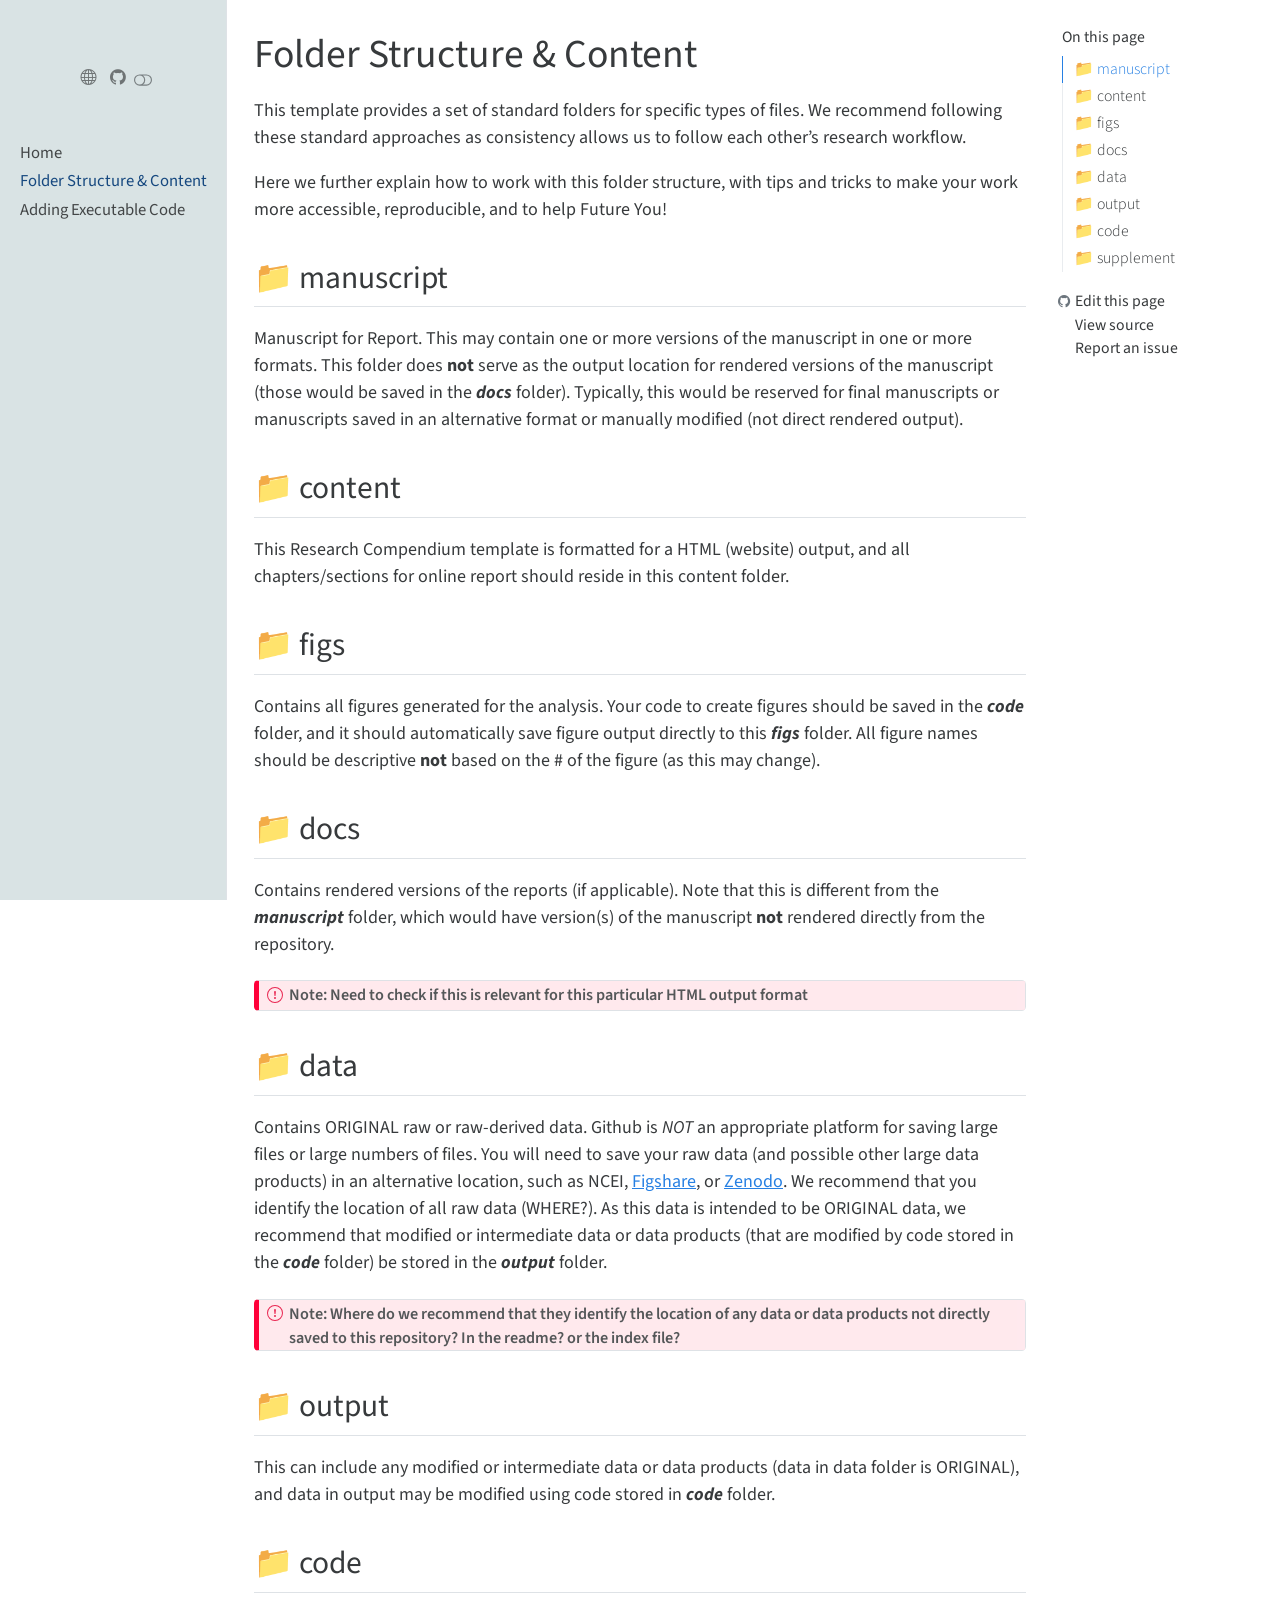
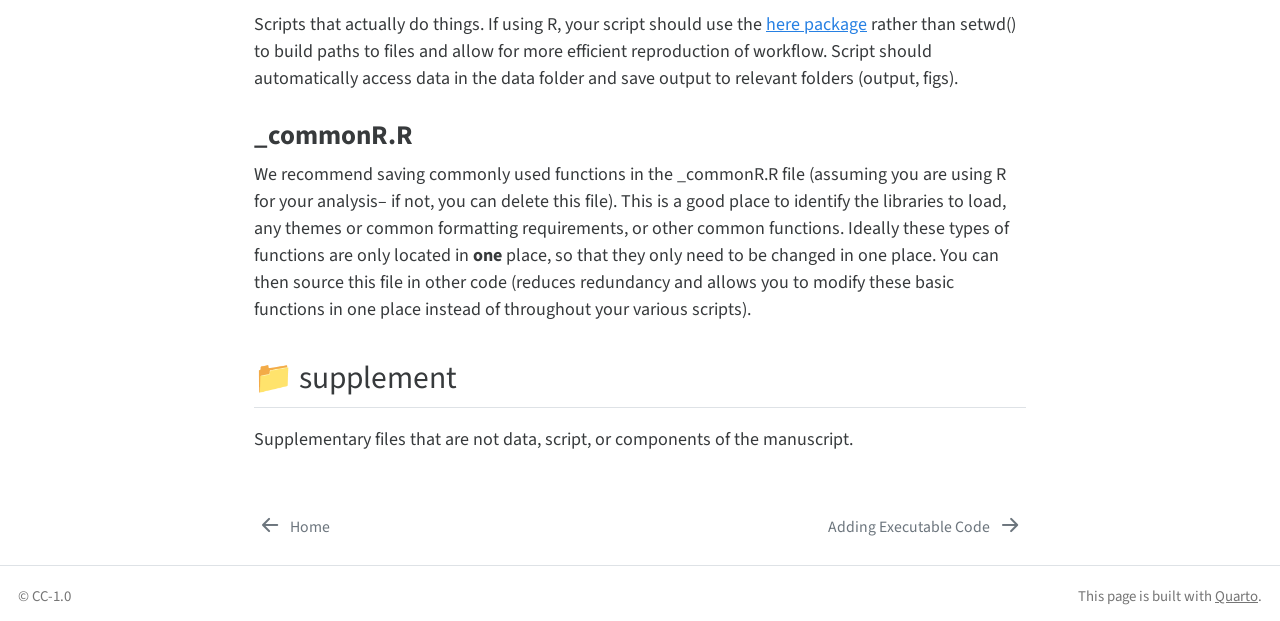
==== docs/index.html @ cce41aa6 "Initial commit" ====
<html xmlns="http://www.w3.org/1999/xhtml">    
  <head>      
    <title>Redirect to content/folderStructure.html</title>      
    <meta http-equiv="refresh" content="0;URL='content/folderStructure.html'" />    
  </head>    
  <body> 
  </body>  
</html>
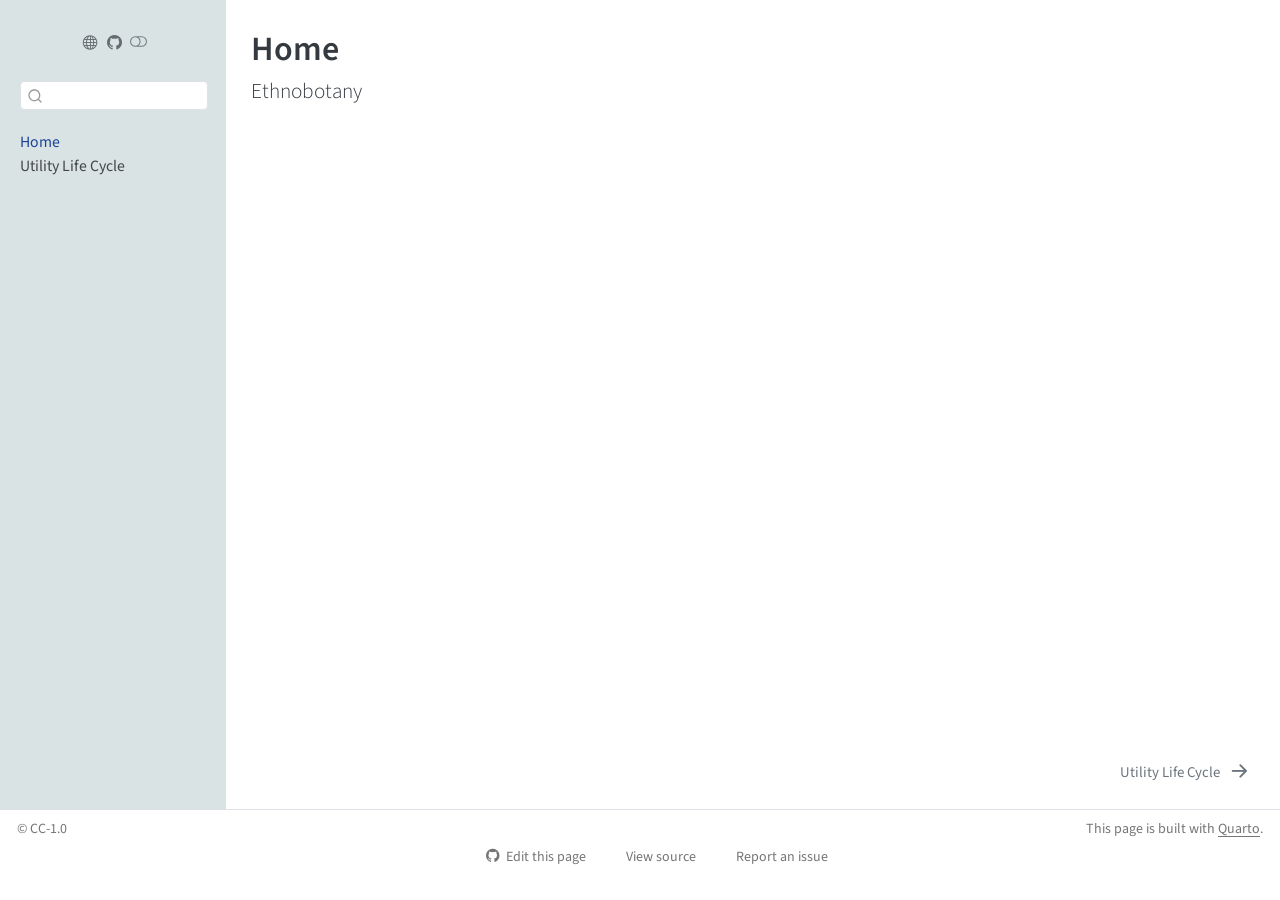
==== commit 63930267: "update ethnobotany dashboard utility project" ====
--- a/docs/index.html
+++ b/docs/index.html
@@ -1,8 +1,772 @@
-<html xmlns="http://www.w3.org/1999/xhtml">    
-  <head>      
-    <title>Redirect to content/folderStructure.html</title>      
-    <meta http-equiv="refresh" content="0;URL='content/folderStructure.html'" />    
-  </head>    
-  <body> 
-  </body>  
-</html>     
+<!DOCTYPE html>
+<html xmlns="http://www.w3.org/1999/xhtml" lang="en" xml:lang="en"><head>
+
+<meta charset="utf-8">
+<meta name="generator" content="quarto-1.9.36">
+
+<meta name="viewport" content="width=device-width, initial-scale=1.0, user-scalable=yes">
+
+
+<title>Home – Kumeyaay Ethnobotany</title>
+<style>
+/* Default styles provided by pandoc.
+** See https://pandoc.org/MANUAL.html#variables-for-html for config info.
+*/
+code{white-space: pre-wrap;}
+span.smallcaps{font-variant: small-caps;}
+div.columns{display: flex; gap: min(4vw, 1.5em);}
+div.column{flex: auto; overflow-x: auto;}
+div.hanging-indent{margin-left: 1.5em; text-indent: -1.5em;}
+ul.task-list{list-style: none;}
+ul.task-list li input[type="checkbox"] {
+  width: 0.8em;
+  margin: 0 0.8em 0.2em -1em; /* quarto-specific, see https://github.com/quarto-dev/quarto-cli/issues/4556 */ 
+  vertical-align: middle;
+}
+</style>
+
+
+<script src="site_libs/quarto-nav/quarto-nav.js"></script>
+<script src="site_libs/clipboard/clipboard.min.js"></script>
+<script src="site_libs/quarto-search/autocomplete.umd.js"></script>
+<script src="site_libs/quarto-search/fuse.min.js"></script>
+<script src="site_libs/quarto-search/quarto-search.js"></script>
+<meta name="quarto:offset" content="./">
+<link href="./content/utility_dashboard.html" rel="next">
+<link href="./images/favicon.ico" rel="icon">
+<script src="site_libs/quarto-html/quarto.js" type="module"></script>
+<script src="site_libs/quarto-html/tabsets/tabsets.js" type="module"></script>
+<script src="site_libs/quarto-html/popper.min.js"></script>
+<script src="site_libs/quarto-html/tippy.umd.min.js"></script>
+<script src="site_libs/quarto-html/anchor.min.js"></script>
+<link href="site_libs/quarto-html/tippy.css" rel="stylesheet">
+<link href="site_libs/quarto-html/quarto-syntax-highlighting-845c23b38eaddc0f92fda52bfe77a8c8.css" rel="stylesheet" class="quarto-color-scheme" id="quarto-text-highlighting-styles">
+<link href="site_libs/quarto-html/quarto-syntax-highlighting-dark-f418161beb48e0141c760e455f12af2c.css" rel="stylesheet" class="quarto-color-scheme quarto-color-alternate" id="quarto-text-highlighting-styles">
+<link href="site_libs/quarto-html/quarto-syntax-highlighting-845c23b38eaddc0f92fda52bfe77a8c8.css" rel="stylesheet" class="quarto-color-scheme-extra" id="quarto-text-highlighting-styles">
+<script src="site_libs/bootstrap/bootstrap.min.js"></script>
+<link href="site_libs/bootstrap/bootstrap-icons.css" rel="stylesheet">
+<link href="site_libs/bootstrap/bootstrap-d9a3b1d5427c00bf2a6c708c2a700a09.min.css" rel="stylesheet" append-hash="true" class="quarto-color-scheme" id="quarto-bootstrap" data-mode="light">
+<link href="site_libs/bootstrap/bootstrap-dark-5c441ac52919a6e8136589e9d5787bd9.min.css" rel="stylesheet" append-hash="true" class="quarto-color-scheme quarto-color-alternate" id="quarto-bootstrap" data-mode="dark">
+<link href="site_libs/bootstrap/bootstrap-d9a3b1d5427c00bf2a6c708c2a700a09.min.css" rel="stylesheet" append-hash="true" class="quarto-color-scheme-extra" id="quarto-bootstrap" data-mode="light">
+<script id="quarto-search-options" type="application/json">{
+  "location": "sidebar",
+  "copy-button": false,
+  "collapse-after": 3,
+  "panel-placement": "start",
+  "type": "textbox",
+  "limit": 50,
+  "keyboard-shortcut": [
+    "f",
+    "/",
+    "s"
+  ],
+  "show-item-context": false,
+  "language": {
+    "search-no-results-text": "No results",
+    "search-matching-documents-text": "matching documents",
+    "search-copy-link-title": "Copy link to search",
+    "search-hide-matches-text": "Hide additional matches",
+    "search-more-match-text": "more match in this document",
+    "search-more-matches-text": "more matches in this document",
+    "search-clear-button-title": "Clear",
+    "search-text-placeholder": "",
+    "search-detached-cancel-button-title": "Cancel",
+    "search-submit-button-title": "Submit",
+    "search-label": "Search"
+  }
+}</script>
+
+
+</head>
+
+<body class="nav-sidebar docked quarto-light"><script id="quarto-html-before-body" type="application/javascript">
+    const toggleBodyColorMode = (bsSheetEl) => {
+      const mode = bsSheetEl.getAttribute("data-mode");
+      const bodyEl = window.document.querySelector("body");
+      if (mode === "dark") {
+        bodyEl.classList.add("quarto-dark");
+        bodyEl.classList.remove("quarto-light");
+      } else {
+        bodyEl.classList.add("quarto-light");
+        bodyEl.classList.remove("quarto-dark");
+      }
+    }
+    const toggleBodyColorPrimary = () => {
+      const bsSheetEl = window.document.querySelector("link#quarto-bootstrap:not([rel=disabled-stylesheet])");
+      if (bsSheetEl) {
+        toggleBodyColorMode(bsSheetEl);
+      }
+    }
+    const setColorSchemeToggle = (alternate) => {
+      const toggles = window.document.querySelectorAll('.quarto-color-scheme-toggle');
+      for (let i=0; i < toggles.length; i++) {
+        const toggle = toggles[i];
+        if (toggle) {
+          if (alternate) {
+            toggle.classList.add("alternate");
+          } else {
+            toggle.classList.remove("alternate");
+          }
+        }
+      }
+    };
+    const toggleColorMode = (alternate) => {
+      // Switch the stylesheets
+      const primaryStylesheets = window.document.querySelectorAll('link.quarto-color-scheme:not(.quarto-color-alternate)');
+      const alternateStylesheets = window.document.querySelectorAll('link.quarto-color-scheme.quarto-color-alternate');
+      manageTransitions('#quarto-margin-sidebar .nav-link', false);
+      if (alternate) {
+        // note: dark is layered on light, we don't disable primary!
+        enableStylesheet(alternateStylesheets);
+        for (const sheetNode of alternateStylesheets) {
+          if (sheetNode.id === "quarto-bootstrap") {
+            toggleBodyColorMode(sheetNode);
+          }
+        }
+      } else {
+        disableStylesheet(alternateStylesheets);
+        enableStylesheet(primaryStylesheets)
+        toggleBodyColorPrimary();
+      }
+      manageTransitions('#quarto-margin-sidebar .nav-link', true);
+      // Switch the toggles
+      setColorSchemeToggle(alternate)
+      // Hack to workaround the fact that safari doesn't
+      // properly recolor the scrollbar when toggling (#1455)
+      if (navigator.userAgent.indexOf('Safari') > 0 && navigator.userAgent.indexOf('Chrome') == -1) {
+        manageTransitions("body", false);
+        window.scrollTo(0, 1);
+        setTimeout(() => {
+          window.scrollTo(0, 0);
+          manageTransitions("body", true);
+        }, 40);
+      }
+    }
+    const disableStylesheet = (stylesheets) => {
+      for (let i=0; i < stylesheets.length; i++) {
+        const stylesheet = stylesheets[i];
+        stylesheet.rel = 'disabled-stylesheet';
+      }
+    }
+    const enableStylesheet = (stylesheets) => {
+      for (let i=0; i < stylesheets.length; i++) {
+        const stylesheet = stylesheets[i];
+        if(stylesheet.rel !== 'stylesheet') { // for Chrome, which will still FOUC without this check
+          stylesheet.rel = 'stylesheet';
+        }
+      }
+    }
+    const manageTransitions = (selector, allowTransitions) => {
+      const els = window.document.querySelectorAll(selector);
+      for (let i=0; i < els.length; i++) {
+        const el = els[i];
+        if (allowTransitions) {
+          el.classList.remove('notransition');
+        } else {
+          el.classList.add('notransition');
+        }
+      }
+    }
+    const isFileUrl = () => {
+      return window.location.protocol === 'file:';
+    }
+    const hasAlternateSentinel = () => {
+      let styleSentinel = getColorSchemeSentinel();
+      if (styleSentinel !== null) {
+        return styleSentinel === "alternate";
+      } else {
+        return false;
+      }
+    }
+    const setStyleSentinel = (alternate) => {
+      const value = alternate ? "alternate" : "default";
+      if (!isFileUrl()) {
+        window.localStorage.setItem("quarto-color-scheme", value);
+      } else {
+        localAlternateSentinel = value;
+      }
+    }
+    const getColorSchemeSentinel = () => {
+      if (!isFileUrl()) {
+        const storageValue = window.localStorage.getItem("quarto-color-scheme");
+        return storageValue != null ? storageValue : localAlternateSentinel;
+      } else {
+        return localAlternateSentinel;
+      }
+    }
+    const toggleGiscusIfUsed = (isAlternate, darkModeDefault) => {
+      const baseTheme = document.querySelector('#giscus-base-theme')?.value ?? 'light';
+      const alternateTheme = document.querySelector('#giscus-alt-theme')?.value ?? 'dark';
+      let newTheme = '';
+      if(authorPrefersDark) {
+        newTheme = isAlternate ? baseTheme : alternateTheme;
+      } else {
+        newTheme = isAlternate ? alternateTheme : baseTheme;
+      }
+      const changeGiscusTheme = () => {
+        // From: https://github.com/giscus/giscus/issues/336
+        const sendMessage = (message) => {
+          const iframe = document.querySelector('iframe.giscus-frame');
+          if (!iframe) return;
+          iframe.contentWindow.postMessage({ giscus: message }, 'https://giscus.app');
+        }
+        sendMessage({
+          setConfig: {
+            theme: newTheme
+          }
+        });
+      }
+      const isGiscussLoaded = window.document.querySelector('iframe.giscus-frame') !== null;
+      if (isGiscussLoaded) {
+        changeGiscusTheme();
+      }
+    };
+    const authorPrefersDark = false;
+    const darkModeDefault = authorPrefersDark;
+      document.querySelector('link#quarto-text-highlighting-styles.quarto-color-scheme-extra').rel = 'disabled-stylesheet';
+      document.querySelector('link#quarto-bootstrap.quarto-color-scheme-extra').rel = 'disabled-stylesheet';
+    let localAlternateSentinel = darkModeDefault ? 'alternate' : 'default';
+    // Dark / light mode switch
+    window.quartoToggleColorScheme = () => {
+      // Read the current dark / light value
+      let toAlternate = !hasAlternateSentinel();
+      toggleColorMode(toAlternate);
+      setStyleSentinel(toAlternate);
+      toggleGiscusIfUsed(toAlternate, darkModeDefault);
+      window.dispatchEvent(new Event('resize'));
+    };
+    // Switch to dark mode if need be
+    if (hasAlternateSentinel()) {
+      toggleColorMode(true);
+    } else {
+      toggleColorMode(false);
+    }
+  </script>
+
+<div id="quarto-search-results"></div>
+  <header id="quarto-header" class="headroom fixed-top">
+  <nav class="quarto-secondary-nav">
+    <div class="container-fluid d-flex">
+      <button type="button" class="quarto-btn-toggle btn" data-bs-toggle="collapse" role="button" data-bs-target=".quarto-sidebar-collapse-item" aria-controls="quarto-sidebar" aria-expanded="false" aria-label="Toggle sidebar navigation" onclick="if (window.quartoToggleHeadroom) { window.quartoToggleHeadroom(); }">
+        <i class="bi bi-layout-text-sidebar-reverse"></i>
+      </button>
+        <nav class="quarto-page-breadcrumbs" aria-label="breadcrumb"><ol class="breadcrumb"><li class="breadcrumb-item"><a href="./index.html">Home</a></li></ol></nav>
+        <a class="flex-grow-1" role="navigation" data-bs-toggle="collapse" data-bs-target=".quarto-sidebar-collapse-item" aria-controls="quarto-sidebar" aria-expanded="false" aria-label="Toggle sidebar navigation" onclick="if (window.quartoToggleHeadroom) { window.quartoToggleHeadroom(); }">      
+        </a>
+      <button type="button" class="btn quarto-search-button" aria-label="Search" onclick="window.quartoOpenSearch();">
+        <i class="bi bi-search"></i>
+      </button>
+    </div>
+  </nav>
+</header>
+<!-- content -->
+<div id="quarto-content" class="quarto-container page-columns page-rows-contents page-layout-full">
+<!-- sidebar -->
+  <nav id="quarto-sidebar" class="sidebar collapse collapse-horizontal quarto-sidebar-collapse-item sidebar-navigation docked overflow-auto">
+    <div class="pt-lg-2 mt-2 text-center sidebar-header">
+      <a href="./index.html" class="sidebar-logo-link">
+      <img src="https://www.cuyamaca.edu/_resources/assets/images/faculty-staff-resources/CC-LogoPrimary-1colorRGB.jpg" alt="" class="sidebar-logo light-content py-0 d-lg-inline d-none">
+      <img src="https://www.cuyamaca.edu/_resources/assets/images/faculty-staff-resources/CC-LogoPrimary-1colorRGB.jpg" alt="" class="sidebar-logo dark-content py-0 d-lg-inline d-none">
+      </a>
+      <div class="sidebar-tools-main tools-wide">
+    <a href="https://shannonrankin.github.io/ethnobotany" title="Ethnobotany Projects" class="quarto-navigation-tool px-1" aria-label="Ethnobotany Projects"><i class="bi bi-globe"></i></a>
+    <a href="https://github.com/shannonrankin/ethnobotany" title="Ethnobotany Projects" class="quarto-navigation-tool px-1" aria-label="Ethnobotany Projects"><i class="bi bi-github"></i></a>
+  <a href="" class="quarto-color-scheme-toggle quarto-navigation-tool  px-1" onclick="window.quartoToggleColorScheme(); return false;" title="Toggle dark mode"><i class="bi"></i></a>
+</div>
+      </div>
+        <div class="mt-2 flex-shrink-0 align-items-center">
+        <div class="sidebar-search">
+        <div id="quarto-search" class="" title="Search"></div>
+        </div>
+        </div>
+    <div class="sidebar-menu-container"> 
+    <ul class="list-unstyled mt-1">
+        <li class="sidebar-item">
+  <div class="sidebar-item-container"> 
+  <a href="./index.html" class="sidebar-item-text sidebar-link active">
+ <span class="menu-text">Home</span></a>
+  </div>
+</li>
+        <li class="sidebar-item">
+  <div class="sidebar-item-container"> 
+  <a href="./content/utility_dashboard.html" class="sidebar-item-text sidebar-link">
+ <span class="menu-text">Utility Life Cycle</span></a>
+  </div>
+</li>
+    </ul>
+    </div>
+</nav>
+<div id="quarto-sidebar-glass" class="quarto-sidebar-collapse-item" data-bs-toggle="collapse" data-bs-target=".quarto-sidebar-collapse-item"></div>
+<!-- margin-sidebar -->
+    <div id="quarto-margin-sidebar" class="sidebar margin-sidebar zindex-bottom">
+        
+    </div>
+<!-- main -->
+<main class="content column-page-right" id="quarto-document-content">
+
+
+<header id="title-block-header" class="quarto-title-block default">
+<div class="quarto-title">
+<h1 class="title">Home</h1>
+<p class="subtitle lead">Ethnobotany</p>
+</div>
+
+
+
+<div class="quarto-title-meta column-page-right">
+
+    
+  
+    
+  </div>
+  
+
+
+</header>
+
+
+
+
+
+</main> <!-- /main -->
+<script id="quarto-html-after-body" type="application/javascript">
+  window.document.addEventListener("DOMContentLoaded", function (event) {
+    // Ensure there is a toggle, if there isn't float one in the top right
+    if (window.document.querySelector('.quarto-color-scheme-toggle') === null) {
+      const a = window.document.createElement('a');
+      a.classList.add('top-right');
+      a.classList.add('quarto-color-scheme-toggle');
+      a.href = "";
+      a.onclick = function() { try { window.quartoToggleColorScheme(); } catch {} return false; };
+      const i = window.document.createElement("i");
+      i.classList.add('bi');
+      a.appendChild(i);
+      window.document.body.appendChild(a);
+    }
+    setColorSchemeToggle(hasAlternateSentinel())
+    const icon = "";
+    const anchorJS = new window.AnchorJS();
+    anchorJS.options = {
+      placement: 'right',
+      icon: icon
+    };
+    anchorJS.add('.anchored');
+    const isCodeAnnotation = (el) => {
+      for (const clz of el.classList) {
+        if (clz.startsWith('code-annotation-')) {                     
+          return true;
+        }
+      }
+      return false;
+    }
+    const onCopySuccess = function(e) {
+      // button target
+      const button = e.trigger;
+      // don't keep focus
+      button.blur();
+      // flash "checked"
+      button.classList.add('code-copy-button-checked');
+      var currentTitle = button.getAttribute("title");
+      button.setAttribute("title", "Copied!");
+      let tooltip;
+      if (window.bootstrap) {
+        button.setAttribute("data-bs-toggle", "tooltip");
+        button.setAttribute("data-bs-placement", "left");
+        button.setAttribute("data-bs-title", "Copied!");
+        tooltip = new bootstrap.Tooltip(button, 
+          { trigger: "manual", 
+            customClass: "code-copy-button-tooltip",
+            offset: [0, -8]});
+        tooltip.show();    
+      }
+      setTimeout(function() {
+        if (tooltip) {
+          tooltip.hide();
+          button.removeAttribute("data-bs-title");
+          button.removeAttribute("data-bs-toggle");
+          button.removeAttribute("data-bs-placement");
+        }
+        button.setAttribute("title", currentTitle);
+        button.classList.remove('code-copy-button-checked');
+      }, 1000);
+      // clear code selection
+      e.clearSelection();
+    }
+    const getTextToCopy = function(trigger) {
+      const outerScaffold = trigger.parentElement.cloneNode(true);
+      const codeEl = outerScaffold.querySelector('code');
+      for (const childEl of codeEl.children) {
+        if (isCodeAnnotation(childEl)) {
+          childEl.remove();
+        }
+      }
+      return codeEl.innerText;
+    }
+    const clipboard = new window.ClipboardJS('.code-copy-button:not([data-in-quarto-modal])', {
+      text: getTextToCopy
+    });
+    clipboard.on('success', onCopySuccess);
+    if (window.document.getElementById('quarto-embedded-source-code-modal')) {
+      const clipboardModal = new window.ClipboardJS('.code-copy-button[data-in-quarto-modal]', {
+        text: getTextToCopy,
+        container: window.document.getElementById('quarto-embedded-source-code-modal')
+      });
+      clipboardModal.on('success', onCopySuccess);
+    }
+      var localhostRegex = new RegExp(/^(?:http|https):\/\/localhost\:?[0-9]*\//);
+      var mailtoRegex = new RegExp(/^mailto:/);
+        var filterRegex = new RegExp("https:\/\/shannonrankin\.github\.io\/ethnobotany");
+      var isInternal = (href) => {
+          return filterRegex.test(href) || localhostRegex.test(href) || mailtoRegex.test(href);
+      }
+      // Inspect non-navigation links and adorn them if external
+     var links = window.document.querySelectorAll('a[href]:not(.nav-link):not(.navbar-brand):not(.toc-action):not(.sidebar-link):not(.sidebar-item-toggle):not(.pagination-link):not(.no-external):not([aria-hidden]):not(.dropdown-item):not(.quarto-navigation-tool):not(.about-link)');
+      for (var i=0; i<links.length; i++) {
+        const link = links[i];
+        if (!isInternal(link.href)) {
+          // undo the damage that might have been done by quarto-nav.js in the case of
+          // links that we want to consider external
+          if (link.dataset.originalHref !== undefined) {
+            link.href = link.dataset.originalHref;
+          }
+        }
+      }
+    function tippyHover(el, contentFn, onTriggerFn, onUntriggerFn) {
+      const config = {
+        allowHTML: true,
+        maxWidth: 500,
+        delay: 100,
+        arrow: false,
+        appendTo: function(el) {
+            return el.parentElement;
+        },
+        interactive: true,
+        interactiveBorder: 10,
+        theme: 'quarto',
+        placement: 'bottom-start',
+      };
+      if (contentFn) {
+        config.content = contentFn;
+      }
+      if (onTriggerFn) {
+        config.onTrigger = onTriggerFn;
+      }
+      if (onUntriggerFn) {
+        config.onUntrigger = onUntriggerFn;
+      }
+      window.tippy(el, config); 
+    }
+    const noterefs = window.document.querySelectorAll('a[role="doc-noteref"]');
+    for (var i=0; i<noterefs.length; i++) {
+      const ref = noterefs[i];
+      tippyHover(ref, function() {
+        // use id or data attribute instead here
+        let href = ref.getAttribute('data-footnote-href') || ref.getAttribute('href');
+        try { href = new URL(href).hash; } catch {}
+        const id = href.replace(/^#\/?/, "");
+        const note = window.document.getElementById(id);
+        if (note) {
+          return note.innerHTML;
+        } else {
+          return "";
+        }
+      });
+    }
+    const xrefs = window.document.querySelectorAll('a.quarto-xref');
+    const processXRef = (id, note) => {
+      // Strip column container classes
+      const stripColumnClz = (el) => {
+        el.classList.remove("page-full", "page-columns");
+        if (el.children) {
+          for (const child of el.children) {
+            stripColumnClz(child);
+          }
+        }
+      }
+      stripColumnClz(note)
+      if (id === null || id.startsWith('sec-')) {
+        // Special case sections, only their first couple elements
+        const container = document.createElement("div");
+        if (note.children && note.children.length > 2) {
+          container.appendChild(note.children[0].cloneNode(true));
+          for (let i = 1; i < note.children.length; i++) {
+            const child = note.children[i];
+            if (child.tagName === "P" && child.innerText === "") {
+              continue;
+            } else {
+              container.appendChild(child.cloneNode(true));
+              break;
+            }
+          }
+          if (window.Quarto?.typesetMath) {
+            window.Quarto.typesetMath(container);
+          }
+          return container.innerHTML
+        } else {
+          if (window.Quarto?.typesetMath) {
+            window.Quarto.typesetMath(note);
+          }
+          return note.innerHTML;
+        }
+      } else {
+        // Remove any anchor links if they are present
+        const anchorLink = note.querySelector('a.anchorjs-link');
+        if (anchorLink) {
+          anchorLink.remove();
+        }
+        if (window.Quarto?.typesetMath) {
+          window.Quarto.typesetMath(note);
+        }
+        if (note.classList.contains("callout")) {
+          return note.outerHTML;
+        } else {
+          return note.innerHTML;
+        }
+      }
+    }
+    for (var i=0; i<xrefs.length; i++) {
+      const xref = xrefs[i];
+      tippyHover(xref, undefined, function(instance) {
+        instance.disable();
+        let url = xref.getAttribute('href');
+        let hash = undefined; 
+        if (url.startsWith('#')) {
+          hash = url;
+        } else {
+          try { hash = new URL(url).hash; } catch {}
+        }
+        if (hash) {
+          const id = hash.replace(/^#\/?/, "");
+          const note = window.document.getElementById(id);
+          if (note !== null) {
+            try {
+              const html = processXRef(id, note.cloneNode(true));
+              instance.setContent(html);
+            } finally {
+              instance.enable();
+              instance.show();
+            }
+          } else {
+            // See if we can fetch this
+            fetch(url.split('#')[0])
+            .then(res => res.text())
+            .then(html => {
+              const parser = new DOMParser();
+              const htmlDoc = parser.parseFromString(html, "text/html");
+              const note = htmlDoc.getElementById(id);
+              if (note !== null) {
+                const html = processXRef(id, note);
+                instance.setContent(html);
+              } 
+            }).finally(() => {
+              instance.enable();
+              instance.show();
+            });
+          }
+        } else {
+          // See if we can fetch a full url (with no hash to target)
+          // This is a special case and we should probably do some content thinning / targeting
+          fetch(url)
+          .then(res => res.text())
+          .then(html => {
+            const parser = new DOMParser();
+            const htmlDoc = parser.parseFromString(html, "text/html");
+            const note = htmlDoc.querySelector('main.content');
+            if (note !== null) {
+              // This should only happen for chapter cross references
+              // (since there is no id in the URL)
+              // remove the first header
+              if (note.children.length > 0 && note.children[0].tagName === "HEADER") {
+                note.children[0].remove();
+              }
+              const html = processXRef(null, note);
+              instance.setContent(html);
+            } 
+          }).finally(() => {
+            instance.enable();
+            instance.show();
+          });
+        }
+      }, function(instance) {
+      });
+    }
+        let selectedAnnoteEl;
+        const selectorForAnnotation = ( cell, annotation) => {
+          let cellAttr = 'data-code-cell="' + cell + '"';
+          let lineAttr = 'data-code-annotation="' +  annotation + '"';
+          const selector = 'span[' + cellAttr + '][' + lineAttr + ']';
+          return selector;
+        }
+        const selectCodeLines = (annoteEl) => {
+          const doc = window.document;
+          const targetCell = annoteEl.getAttribute("data-target-cell");
+          const targetAnnotation = annoteEl.getAttribute("data-target-annotation");
+          const annoteSpan = window.document.querySelector(selectorForAnnotation(targetCell, targetAnnotation));
+          const lines = annoteSpan.getAttribute("data-code-lines").split(",");
+          const lineIds = lines.map((line) => {
+            return targetCell + "-" + line;
+          })
+          let top = null;
+          let height = null;
+          let parent = null;
+          if (lineIds.length > 0) {
+              //compute the position of the single el (top and bottom and make a div)
+              const el = window.document.getElementById(lineIds[0]);
+              top = el.offsetTop;
+              height = el.offsetHeight;
+              parent = el.parentElement.parentElement;
+            if (lineIds.length > 1) {
+              const lastEl = window.document.getElementById(lineIds[lineIds.length - 1]);
+              const bottom = lastEl.offsetTop + lastEl.offsetHeight;
+              height = bottom - top;
+            }
+            if (top !== null && height !== null && parent !== null) {
+              // cook up a div (if necessary) and position it 
+              let div = window.document.getElementById("code-annotation-line-highlight");
+              if (div === null) {
+                div = window.document.createElement("div");
+                div.setAttribute("id", "code-annotation-line-highlight");
+                div.style.position = 'absolute';
+                parent.appendChild(div);
+              }
+              div.style.top = top - 2 + "px";
+              div.style.height = height + 4 + "px";
+              div.style.left = 0;
+              let gutterDiv = window.document.getElementById("code-annotation-line-highlight-gutter");
+              if (gutterDiv === null) {
+                gutterDiv = window.document.createElement("div");
+                gutterDiv.setAttribute("id", "code-annotation-line-highlight-gutter");
+                gutterDiv.style.position = 'absolute';
+                const codeCell = window.document.getElementById(targetCell);
+                const gutter = codeCell.querySelector('.code-annotation-gutter');
+                gutter.appendChild(gutterDiv);
+              }
+              gutterDiv.style.top = top - 2 + "px";
+              gutterDiv.style.height = height + 4 + "px";
+            }
+            selectedAnnoteEl = annoteEl;
+          }
+        };
+        const unselectCodeLines = () => {
+          const elementsIds = ["code-annotation-line-highlight", "code-annotation-line-highlight-gutter"];
+          elementsIds.forEach((elId) => {
+            const div = window.document.getElementById(elId);
+            if (div) {
+              div.remove();
+            }
+          });
+          selectedAnnoteEl = undefined;
+        };
+          // Handle positioning of the toggle
+      window.addEventListener(
+        "resize",
+        throttle(() => {
+          elRect = undefined;
+          if (selectedAnnoteEl) {
+            selectCodeLines(selectedAnnoteEl);
+          }
+        }, 10)
+      );
+      function throttle(fn, ms) {
+      let throttle = false;
+      let timer;
+        return (...args) => {
+          if(!throttle) { // first call gets through
+              fn.apply(this, args);
+              throttle = true;
+          } else { // all the others get throttled
+              if(timer) clearTimeout(timer); // cancel #2
+              timer = setTimeout(() => {
+                fn.apply(this, args);
+                timer = throttle = false;
+              }, ms);
+          }
+        };
+      }
+        // Attach click handler to the DT
+        const annoteDls = window.document.querySelectorAll('dt[data-target-cell]');
+        for (const annoteDlNode of annoteDls) {
+          annoteDlNode.addEventListener('click', (event) => {
+            const clickedEl = event.target;
+            if (clickedEl !== selectedAnnoteEl) {
+              unselectCodeLines();
+              const activeEl = window.document.querySelector('dt[data-target-cell].code-annotation-active');
+              if (activeEl) {
+                activeEl.classList.remove('code-annotation-active');
+              }
+              selectCodeLines(clickedEl);
+              clickedEl.classList.add('code-annotation-active');
+            } else {
+              // Unselect the line
+              unselectCodeLines();
+              clickedEl.classList.remove('code-annotation-active');
+            }
+          });
+        }
+    const findCites = (el) => {
+      const parentEl = el.parentElement;
+      if (parentEl) {
+        const cites = parentEl.dataset.cites;
+        if (cites) {
+          return {
+            el,
+            cites: cites.split(' ')
+          };
+        } else {
+          return findCites(el.parentElement)
+        }
+      } else {
+        return undefined;
+      }
+    };
+    var bibliorefs = window.document.querySelectorAll('a[role="doc-biblioref"]');
+    for (var i=0; i<bibliorefs.length; i++) {
+      const ref = bibliorefs[i];
+      const citeInfo = findCites(ref);
+      if (citeInfo) {
+        tippyHover(citeInfo.el, function() {
+          var popup = window.document.createElement('div');
+          citeInfo.cites.forEach(function(cite) {
+            var citeDiv = window.document.createElement('div');
+            citeDiv.classList.add('hanging-indent');
+            citeDiv.classList.add('csl-entry');
+            var biblioDiv = window.document.getElementById('ref-' + cite);
+            if (biblioDiv) {
+              citeDiv.innerHTML = biblioDiv.innerHTML;
+            }
+            popup.appendChild(citeDiv);
+          });
+          return popup.innerHTML;
+        });
+      }
+    }
+  });
+  </script>
+<nav class="page-navigation column-page-right">
+  <div class="nav-page nav-page-previous">
+  </div>
+  <div class="nav-page nav-page-next">
+      <a href="./content/utility_dashboard.html" class="pagination-link" aria-label="Utility Life Cycle">
+        <span class="nav-page-text">Utility Life Cycle</span> <i class="bi bi-arrow-right-short"></i>
+      </a>
+  </div>
+</nav>
+</div> <!-- /content -->
+<footer class="footer">
+  <div class="nav-footer">
+    <div class="nav-footer-left">
+<p>© CC-1.0</p>
+</div>   
+    <div class="nav-footer-center">
+      &nbsp;
+    <div class="toc-actions"><ul><li><a href="https://github.com/shannonrankin/ethnobotany/edit/main/index.qmd" class="toc-action"><i class="bi bi-github"></i>Edit this page</a></li><li><a href="https://github.com/shannonrankin/ethnobotany/blob/main/index.qmd" class="toc-action"><i class="bi empty"></i>View source</a></li><li><a href="https://github.com/shannonrankin/ethnobotany/issues/new" class="toc-action"><i class="bi empty"></i>Report an issue</a></li></ul></div></div>
+    <div class="nav-footer-right">
+<p>This page is built with <a href="https://quarto.org/">Quarto</a>.</p>
+</div>
+  </div>
+</footer>
+
+
+
+
+</body></html>
--- a/docs/site_libs/quarto-html/tippy.css
+++ b/docs/site_libs/quarto-html/tippy.css
@@ -0,0 +1 @@
+.tippy-box[data-animation=fade][data-state=hidden]{opacity:0}[data-tippy-root]{max-width:calc(100vw - 10px)}.tippy-box{position:relative;background-color:#333;color:#fff;border-radius:4px;font-size:14px;line-height:1.4;white-space:normal;outline:0;transition-property:transform,visibility,opacity}.tippy-box[data-placement^=top]>.tippy-arrow{bottom:0}.tippy-box[data-placement^=top]>.tippy-arrow:before{bottom:-7px;left:0;border-width:8px 8px 0;border-top-color:initial;transform-origin:center top}.tippy-box[data-placement^=bottom]>.tippy-arrow{top:0}.tippy-box[data-placement^=bottom]>.tippy-arrow:before{top:-7px;left:0;border-width:0 8px 8px;border-bottom-color:initial;transform-origin:center bottom}.tippy-box[data-placement^=left]>.tippy-arrow{right:0}.tippy-box[data-placement^=left]>.tippy-arrow:before{border-width:8px 0 8px 8px;border-left-color:initial;right:-7px;transform-origin:center left}.tippy-box[data-placement^=right]>.tippy-arrow{left:0}.tippy-box[data-placement^=right]>.tippy-arrow:before{left:-7px;border-width:8px 8px 8px 0;border-right-color:initial;transform-origin:center right}.tippy-box[data-inertia][data-state=visible]{transition-timing-function:cubic-bezier(.54,1.5,.38,1.11)}.tippy-arrow{width:16px;height:16px;color:#333}.tippy-arrow:before{content:"";position:absolute;border-color:transparent;border-style:solid}.tippy-content{position:relative;padding:5px 9px;z-index:1}
--- a/docs/site_libs/quarto-html/quarto-syntax-highlighting-845c23b38eaddc0f92fda52bfe77a8c8.css
+++ b/docs/site_libs/quarto-html/quarto-syntax-highlighting-845c23b38eaddc0f92fda52bfe77a8c8.css
@@ -0,0 +1,236 @@
+/* quarto syntax highlight colors */
+:root {
+  --quarto-hl-ot-color: #003B4F;
+  --quarto-hl-at-color: #657422;
+  --quarto-hl-ss-color: #20794D;
+  --quarto-hl-an-color: #5E5E5E;
+  --quarto-hl-fu-color: #4758AB;
+  --quarto-hl-st-color: #20794D;
+  --quarto-hl-cf-color: #003B4F;
+  --quarto-hl-op-color: #5E5E5E;
+  --quarto-hl-er-color: #AD0000;
+  --quarto-hl-bn-color: #AD0000;
+  --quarto-hl-al-color: #AD0000;
+  --quarto-hl-va-color: #111111;
+  --quarto-hl-bu-color: inherit;
+  --quarto-hl-ex-color: inherit;
+  --quarto-hl-pp-color: #AD0000;
+  --quarto-hl-in-color: #5E5E5E;
+  --quarto-hl-vs-color: #20794D;
+  --quarto-hl-wa-color: #5E5E5E;
+  --quarto-hl-do-color: #5E5E5E;
+  --quarto-hl-im-color: #00769E;
+  --quarto-hl-ch-color: #20794D;
+  --quarto-hl-dt-color: #AD0000;
+  --quarto-hl-fl-color: #AD0000;
+  --quarto-hl-co-color: #5E5E5E;
+  --quarto-hl-cv-color: #5E5E5E;
+  --quarto-hl-cn-color: #8f5902;
+  --quarto-hl-sc-color: #5E5E5E;
+  --quarto-hl-dv-color: #AD0000;
+  --quarto-hl-kw-color: #003B4F;
+}
+
+/* other quarto variables */
+:root {
+  --quarto-font-monospace: SFMono-Regular, Menlo, Monaco, Consolas, "Liberation Mono", "Courier New", monospace;
+}
+
+/* syntax highlight based on Pandoc's rules */
+pre > code.sourceCode > span {
+  color: #003B4F;
+}
+
+code.sourceCode > span {
+  color: #003B4F;
+}
+
+div.sourceCode,
+div.sourceCode pre.sourceCode {
+  color: #003B4F;
+}
+
+/* Normal */
+code span {
+  color: #003B4F;
+}
+
+/* Alert */
+code span.al {
+  color: #AD0000;
+  font-style: inherit;
+}
+
+/* Annotation */
+code span.an {
+  color: #5E5E5E;
+  font-style: inherit;
+}
+
+/* Attribute */
+code span.at {
+  color: #657422;
+  font-style: inherit;
+}
+
+/* BaseN */
+code span.bn {
+  color: #AD0000;
+  font-style: inherit;
+}
+
+/* BuiltIn */
+code span.bu {
+  font-style: inherit;
+}
+
+/* ControlFlow */
+code span.cf {
+  color: #003B4F;
+  font-weight: bold;
+  font-style: inherit;
+}
+
+/* Char */
+code span.ch {
+  color: #20794D;
+  font-style: inherit;
+}
+
+/* Constant */
+code span.cn {
+  color: #8f5902;
+  font-style: inherit;
+}
+
+/* Comment */
+code span.co {
+  color: #5E5E5E;
+  font-style: inherit;
+}
+
+/* CommentVar */
+code span.cv {
+  color: #5E5E5E;
+  font-style: italic;
+}
+
+/* Documentation */
+code span.do {
+  color: #5E5E5E;
+  font-style: italic;
+}
+
+/* DataType */
+code span.dt {
+  color: #AD0000;
+  font-style: inherit;
+}
+
+/* DecVal */
+code span.dv {
+  color: #AD0000;
+  font-style: inherit;
+}
+
+/* Error */
+code span.er {
+  color: #AD0000;
+  font-style: inherit;
+}
+
+/* Extension */
+code span.ex {
+  font-style: inherit;
+}
+
+/* Float */
+code span.fl {
+  color: #AD0000;
+  font-style: inherit;
+}
+
+/* Function */
+code span.fu {
+  color: #4758AB;
+  font-style: inherit;
+}
+
+/* Import */
+code span.im {
+  color: #00769E;
+  font-style: inherit;
+}
+
+/* Information */
+code span.in {
+  color: #5E5E5E;
+  font-style: inherit;
+}
+
+/* Keyword */
+code span.kw {
+  color: #003B4F;
+  font-weight: bold;
+  font-style: inherit;
+}
+
+/* Operator */
+code span.op {
+  color: #5E5E5E;
+  font-style: inherit;
+}
+
+/* Other */
+code span.ot {
+  color: #003B4F;
+  font-style: inherit;
+}
+
+/* Preprocessor */
+code span.pp {
+  color: #AD0000;
+  font-style: inherit;
+}
+
+/* SpecialChar */
+code span.sc {
+  color: #5E5E5E;
+  font-style: inherit;
+}
+
+/* SpecialString */
+code span.ss {
+  color: #20794D;
+  font-style: inherit;
+}
+
+/* String */
+code span.st {
+  color: #20794D;
+  font-style: inherit;
+}
+
+/* Variable */
+code span.va {
+  color: #111111;
+  font-style: inherit;
+}
+
+/* VerbatimString */
+code span.vs {
+  color: #20794D;
+  font-style: inherit;
+}
+
+/* Warning */
+code span.wa {
+  color: #5E5E5E;
+  font-style: italic;
+}
+
+.prevent-inlining {
+  content: "</";
+}
+
+/*# sourceMappingURL=ac89f0bb514bba72461919f78549e31c.css.map */
--- a/docs/site_libs/quarto-html/quarto-syntax-highlighting-dark-f418161beb48e0141c760e455f12af2c.css
+++ b/docs/site_libs/quarto-html/quarto-syntax-highlighting-dark-f418161beb48e0141c760e455f12af2c.css
@@ -0,0 +1,219 @@
+/* quarto syntax highlight colors */
+:root {
+  --quarto-hl-al-color: #f07178;
+  --quarto-hl-an-color: #d4d0ab;
+  --quarto-hl-at-color: #00e0e0;
+  --quarto-hl-bn-color: #d4d0ab;
+  --quarto-hl-bu-color: #abe338;
+  --quarto-hl-ch-color: #abe338;
+  --quarto-hl-co-color: #f8f8f2;
+  --quarto-hl-cv-color: #ffd700;
+  --quarto-hl-cn-color: #ffd700;
+  --quarto-hl-cf-color: #ffa07a;
+  --quarto-hl-dt-color: #ffa07a;
+  --quarto-hl-dv-color: #d4d0ab;
+  --quarto-hl-do-color: #f8f8f2;
+  --quarto-hl-er-color: #f07178;
+  --quarto-hl-ex-color: #00e0e0;
+  --quarto-hl-fl-color: #d4d0ab;
+  --quarto-hl-fu-color: #ffa07a;
+  --quarto-hl-im-color: #abe338;
+  --quarto-hl-in-color: #d4d0ab;
+  --quarto-hl-kw-color: #ffa07a;
+  --quarto-hl-op-color: #ffa07a;
+  --quarto-hl-ot-color: #00e0e0;
+  --quarto-hl-pp-color: #dcc6e0;
+  --quarto-hl-re-color: #00e0e0;
+  --quarto-hl-sc-color: #abe338;
+  --quarto-hl-ss-color: #abe338;
+  --quarto-hl-st-color: #abe338;
+  --quarto-hl-va-color: #00e0e0;
+  --quarto-hl-vs-color: #abe338;
+  --quarto-hl-wa-color: #dcc6e0;
+}
+
+/* other quarto variables */
+:root {
+  --quarto-font-monospace: SFMono-Regular, Menlo, Monaco, Consolas, "Liberation Mono", "Courier New", monospace;
+}
+
+/* syntax highlight based on Pandoc's rules */
+pre > code.sourceCode > span {
+  color: #f8f8f2;
+}
+
+code.sourceCode > span {
+  color: #f8f8f2;
+}
+
+div.sourceCode,
+div.sourceCode pre.sourceCode {
+  color: #f8f8f2;
+}
+
+/* Normal */
+code span {
+  color: #f8f8f2;
+}
+
+/* Alert */
+code span.al {
+  color: #f07178;
+}
+
+/* Annotation */
+code span.an {
+  color: #d4d0ab;
+}
+
+/* Attribute */
+code span.at {
+  color: #00e0e0;
+}
+
+/* BaseN */
+code span.bn {
+  color: #d4d0ab;
+}
+
+/* BuiltIn */
+code span.bu {
+  color: #abe338;
+}
+
+/* ControlFlow */
+code span.cf {
+  font-weight: bold;
+  color: #ffa07a;
+}
+
+/* Char */
+code span.ch {
+  color: #abe338;
+}
+
+/* Constant */
+code span.cn {
+  color: #ffd700;
+}
+
+/* Comment */
+code span.co {
+  font-style: italic;
+  color: #f8f8f2;
+}
+
+/* CommentVar */
+code span.cv {
+  color: #ffd700;
+}
+
+/* Documentation */
+code span.do {
+  color: #f8f8f2;
+}
+
+/* DataType */
+code span.dt {
+  color: #ffa07a;
+}
+
+/* DecVal */
+code span.dv {
+  color: #d4d0ab;
+}
+
+/* Error */
+code span.er {
+  color: #f07178;
+  text-decoration: underline;
+}
+
+/* Extension */
+code span.ex {
+  font-weight: bold;
+  color: #00e0e0;
+}
+
+/* Float */
+code span.fl {
+  color: #d4d0ab;
+}
+
+/* Function */
+code span.fu {
+  color: #ffa07a;
+}
+
+/* Import */
+code span.im {
+  color: #abe338;
+}
+
+/* Information */
+code span.in {
+  color: #d4d0ab;
+}
+
+/* Keyword */
+code span.kw {
+  font-weight: bold;
+  color: #ffa07a;
+}
+
+/* Operator */
+code span.op {
+  color: #ffa07a;
+}
+
+/* Other */
+code span.ot {
+  color: #00e0e0;
+}
+
+/* Preprocessor */
+code span.pp {
+  color: #dcc6e0;
+}
+
+/* RegionMarker */
+code span.re {
+  background-color: #f8f8f2;
+  color: #00e0e0;
+}
+
+/* SpecialChar */
+code span.sc {
+  color: #abe338;
+}
+
+/* SpecialString */
+code span.ss {
+  color: #abe338;
+}
+
+/* String */
+code span.st {
+  color: #abe338;
+}
+
+/* Variable */
+code span.va {
+  color: #00e0e0;
+}
+
+/* VerbatimString */
+code span.vs {
+  color: #abe338;
+}
+
+/* Warning */
+code span.wa {
+  color: #dcc6e0;
+}
+
+.prevent-inlining {
+  content: "</";
+}
+
+/*# sourceMappingURL=378c2a0cc31455d06730fbe37c8f3789.css.map */
--- a/docs/site_libs/quarto-html/quarto-syntax-highlighting-845c23b38eaddc0f92fda52bfe77a8c8.css
+++ b/docs/site_libs/quarto-html/quarto-syntax-highlighting-845c23b38eaddc0f92fda52bfe77a8c8.css
@@ -0,0 +1,236 @@
+/* quarto syntax highlight colors */
+:root {
+  --quarto-hl-ot-color: #003B4F;
+  --quarto-hl-at-color: #657422;
+  --quarto-hl-ss-color: #20794D;
+  --quarto-hl-an-color: #5E5E5E;
+  --quarto-hl-fu-color: #4758AB;
+  --quarto-hl-st-color: #20794D;
+  --quarto-hl-cf-color: #003B4F;
+  --quarto-hl-op-color: #5E5E5E;
+  --quarto-hl-er-color: #AD0000;
+  --quarto-hl-bn-color: #AD0000;
+  --quarto-hl-al-color: #AD0000;
+  --quarto-hl-va-color: #111111;
+  --quarto-hl-bu-color: inherit;
+  --quarto-hl-ex-color: inherit;
+  --quarto-hl-pp-color: #AD0000;
+  --quarto-hl-in-color: #5E5E5E;
+  --quarto-hl-vs-color: #20794D;
+  --quarto-hl-wa-color: #5E5E5E;
+  --quarto-hl-do-color: #5E5E5E;
+  --quarto-hl-im-color: #00769E;
+  --quarto-hl-ch-color: #20794D;
+  --quarto-hl-dt-color: #AD0000;
+  --quarto-hl-fl-color: #AD0000;
+  --quarto-hl-co-color: #5E5E5E;
+  --quarto-hl-cv-color: #5E5E5E;
+  --quarto-hl-cn-color: #8f5902;
+  --quarto-hl-sc-color: #5E5E5E;
+  --quarto-hl-dv-color: #AD0000;
+  --quarto-hl-kw-color: #003B4F;
+}
+
+/* other quarto variables */
+:root {
+  --quarto-font-monospace: SFMono-Regular, Menlo, Monaco, Consolas, "Liberation Mono", "Courier New", monospace;
+}
+
+/* syntax highlight based on Pandoc's rules */
+pre > code.sourceCode > span {
+  color: #003B4F;
+}
+
+code.sourceCode > span {
+  color: #003B4F;
+}
+
+div.sourceCode,
+div.sourceCode pre.sourceCode {
+  color: #003B4F;
+}
+
+/* Normal */
+code span {
+  color: #003B4F;
+}
+
+/* Alert */
+code span.al {
+  color: #AD0000;
+  font-style: inherit;
+}
+
+/* Annotation */
+code span.an {
+  color: #5E5E5E;
+  font-style: inherit;
+}
+
+/* Attribute */
+code span.at {
+  color: #657422;
+  font-style: inherit;
+}
+
+/* BaseN */
+code span.bn {
+  color: #AD0000;
+  font-style: inherit;
+}
+
+/* BuiltIn */
+code span.bu {
+  font-style: inherit;
+}
+
+/* ControlFlow */
+code span.cf {
+  color: #003B4F;
+  font-weight: bold;
+  font-style: inherit;
+}
+
+/* Char */
+code span.ch {
+  color: #20794D;
+  font-style: inherit;
+}
+
+/* Constant */
+code span.cn {
+  color: #8f5902;
+  font-style: inherit;
+}
+
+/* Comment */
+code span.co {
+  color: #5E5E5E;
+  font-style: inherit;
+}
+
+/* CommentVar */
+code span.cv {
+  color: #5E5E5E;
+  font-style: italic;
+}
+
+/* Documentation */
+code span.do {
+  color: #5E5E5E;
+  font-style: italic;
+}
+
+/* DataType */
+code span.dt {
+  color: #AD0000;
+  font-style: inherit;
+}
+
+/* DecVal */
+code span.dv {
+  color: #AD0000;
+  font-style: inherit;
+}
+
+/* Error */
+code span.er {
+  color: #AD0000;
+  font-style: inherit;
+}
+
+/* Extension */
+code span.ex {
+  font-style: inherit;
+}
+
+/* Float */
+code span.fl {
+  color: #AD0000;
+  font-style: inherit;
+}
+
+/* Function */
+code span.fu {
+  color: #4758AB;
+  font-style: inherit;
+}
+
+/* Import */
+code span.im {
+  color: #00769E;
+  font-style: inherit;
+}
+
+/* Information */
+code span.in {
+  color: #5E5E5E;
+  font-style: inherit;
+}
+
+/* Keyword */
+code span.kw {
+  color: #003B4F;
+  font-weight: bold;
+  font-style: inherit;
+}
+
+/* Operator */
+code span.op {
+  color: #5E5E5E;
+  font-style: inherit;
+}
+
+/* Other */
+code span.ot {
+  color: #003B4F;
+  font-style: inherit;
+}
+
+/* Preprocessor */
+code span.pp {
+  color: #AD0000;
+  font-style: inherit;
+}
+
+/* SpecialChar */
+code span.sc {
+  color: #5E5E5E;
+  font-style: inherit;
+}
+
+/* SpecialString */
+code span.ss {
+  color: #20794D;
+  font-style: inherit;
+}
+
+/* String */
+code span.st {
+  color: #20794D;
+  font-style: inherit;
+}
+
+/* Variable */
+code span.va {
+  color: #111111;
+  font-style: inherit;
+}
+
+/* VerbatimString */
+code span.vs {
+  color: #20794D;
+  font-style: inherit;
+}
+
+/* Warning */
+code span.wa {
+  color: #5E5E5E;
+  font-style: italic;
+}
+
+.prevent-inlining {
+  content: "</";
+}
+
+/*# sourceMappingURL=ac89f0bb514bba72461919f78549e31c.css.map */
